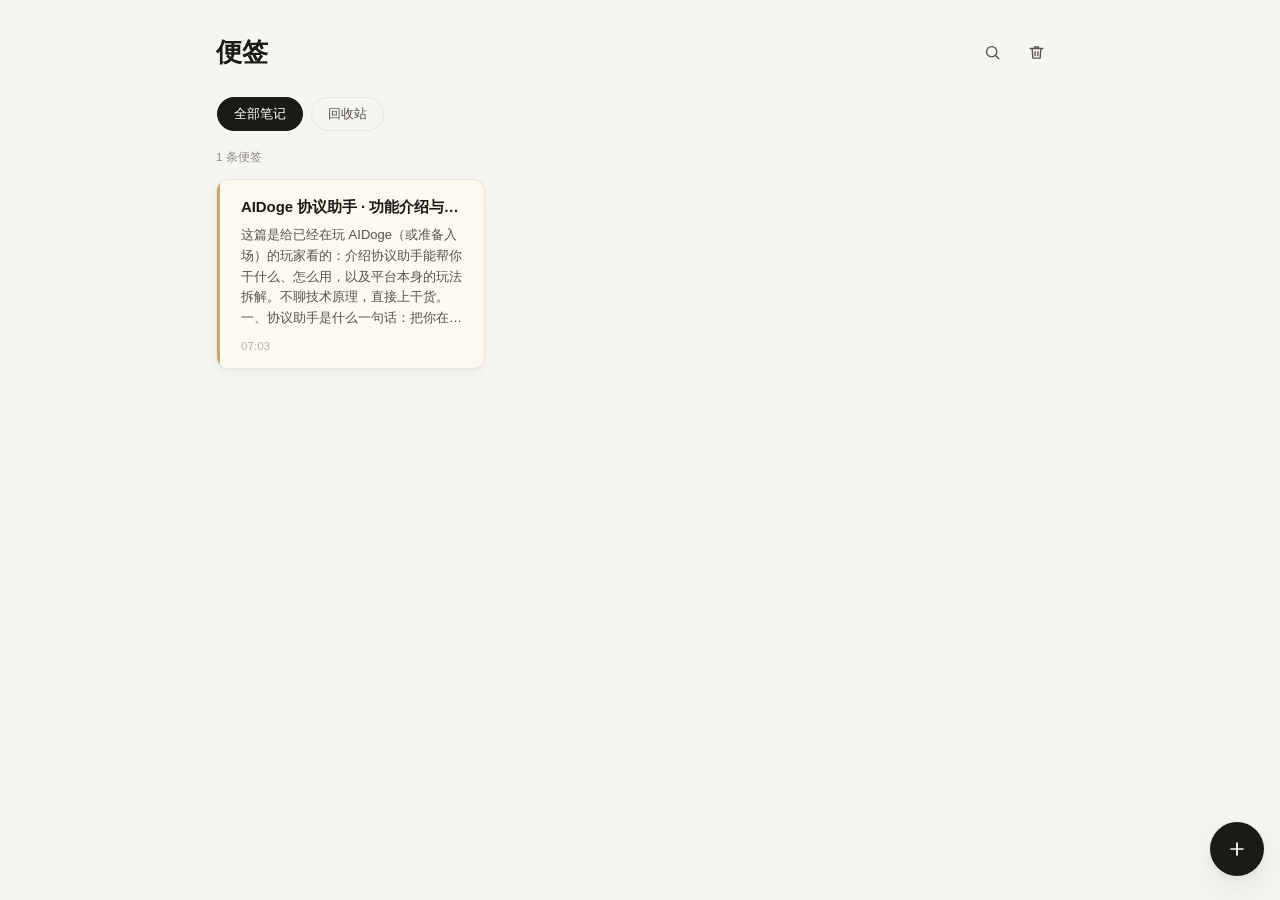
==== coloros/index.html @ ffcf2fa8 "feat: 分享面板加 GitHub 短链授权行（含公开可读提示）" ====
<!DOCTYPE html>
<html lang="zh-CN">
<head>
<meta charset="UTF-8">
<meta name="viewport" content="width=device-width, initial-scale=1, viewport-fit=cover">
<meta name="theme-color" content="#F6F5F2">
<title>便签 · 复刻版</title>
<link rel="stylesheet" href="style.css">
</head>
<body>

<!-- SVG 图标定义：统一 24 画布 / 1.7 描边 / 圆头端点 -->
<svg width="0" height="0" style="position:absolute" aria-hidden="true">
  <defs>
    <symbol id="i-search" viewBox="0 0 24 24"><circle cx="11" cy="11" r="6.5"/><path d="M15.8 15.8L20 20"/></symbol>
    <symbol id="i-trash" viewBox="0 0 24 24"><path d="M4 7h16M9.5 7V4.8h5V7M6.5 7l.9 12.2h9.2L17.5 7M10.2 10.8v5M13.8 10.8v5"/></symbol>
    <symbol id="i-back" viewBox="0 0 24 24"><path d="M14.5 5.5L8 12l6.5 6.5"/></symbol>
    <symbol id="i-share" viewBox="0 0 24 24"><circle cx="6.5" cy="12" r="2.4"/><circle cx="17" cy="6.2" r="2.4"/><circle cx="17" cy="17.8" r="2.4"/><path d="M8.7 10.9l6.1-3.5M8.7 13.1l6.1 3.5"/></symbol>
    <symbol id="i-next" viewBox="0 0 24 24"><path d="M5 12h13M12.5 5.5L19 12l-6.5 6.5"/></symbol>
    <symbol id="i-restore" viewBox="0 0 24 24"><path d="M4.5 10.5A8 8 0 1 1 12 20"/><path d="M4.5 5.5v5h5"/></symbol>
    <symbol id="i-plus" viewBox="0 0 24 24"><path d="M12 5.5v13M5.5 12h13"/></symbol>
    <symbol id="i-close" viewBox="0 0 24 24"><path d="M6.5 6.5l11 11M17.5 6.5l-11 11"/></symbol>
    <symbol id="i-link" viewBox="0 0 24 24"><path d="M10.5 13.5a4 4 0 0 0 5.7 0l2.6-2.6a4 4 0 0 0-5.7-5.7l-1.4 1.4"/><path d="M13.5 10.5a4 4 0 0 0-5.7 0l-2.6 2.6a4 4 0 0 0 5.7 5.7l1.4-1.4"/></symbol>
    <symbol id="i-note" viewBox="0 0 24 24"><path d="M6 4.5h8.5L19 9v10.5a1 1 0 0 1-1 1H6a1 1 0 0 1-1-1V5.5a1 1 0 0 1 1-1z"/><path d="M14.2 4.7v4.5h4.5M8.5 13h7M8.5 16.2h4.5"/></symbol>
    <symbol id="i-lock" viewBox="0 0 24 24"><rect x="5" y="10.5" width="14" height="9.5" rx="1.6"/><path d="M8.2 10.5V8a3.8 3.8 0 0 1 7.6 0v2.5M12 14v2.6"/></symbol>
    <symbol id="i-bullet" viewBox="0 0 24 24"><circle cx="5.6" cy="7.5" r="1.15" fill="currentColor" stroke="none"/><circle cx="5.6" cy="12" r="1.15" fill="currentColor" stroke="none"/><circle cx="5.6" cy="16.5" r="1.15" fill="currentColor" stroke="none"/><path d="M9.5 7.5h10M9.5 12h10M9.5 16.5h10"/></symbol>
    <symbol id="i-check-square" viewBox="0 0 24 24"><rect x="4" y="4" width="16" height="16" rx="3.2"/><path d="M8.4 12.2l2.6 2.6 4.6-5"/></symbol>
    <symbol id="i-minus" viewBox="0 0 24 24"><path d="M5 12h14"/></symbol>
    <symbol id="i-image" viewBox="0 0 24 24"><rect x="4" y="5.2" width="16" height="13.6" rx="2.4"/><circle cx="9" cy="10" r="1.35"/><path d="M5.2 17.2l4.4-4 3.3 3 2.6-2.3 4.3 4"/></symbol>
    <symbol id="i-align-center" viewBox="0 0 24 24"><path d="M5 7h14M7.5 12h9M5 17h14"/></symbol>
    <symbol id="i-undo" viewBox="0 0 24 24"><path d="M8.5 6.5L4 11l4.5 4.5"/><path d="M4 11h9.5a5 5 0 0 1 0 10H10"/></symbol>
    <symbol id="i-redo" viewBox="0 0 24 24"><path d="M15.5 6.5L20 11l-4.5 4.5"/><path d="M20 11h-9.5a5 5 0 0 0 0 10H14"/></symbol>
  </defs>
</svg>

<!-- ============ 列表视图 ============ -->
<section id="listView">
  <header class="l-head">
    <h1 id="lTitle">便签</h1>
    <div class="l-tools">
      <button id="searchBtn" class="ib" title="搜索" aria-label="搜索">
        <svg class="ico"><use href="#i-search"/></svg>
      </button>
      <button id="emptyTrash" class="ib" title="清空回收站" aria-label="清空回收站">
        <svg class="ico"><use href="#i-trash"/></svg>
      </button>
    </div>
    <div class="search-wrap" id="searchWrap" hidden>
      <input id="searchInput" placeholder="搜索标题或正文" aria-label="搜索便签">
      <button id="searchClose" aria-label="关闭搜索"><svg class="ico" style="width:16px;height:16px"><use href="#i-close"/></svg></button>
    </div>
  </header>

  <nav class="fol-row" id="folders" aria-label="分类"></nav>
  <div class="l-count" id="listCount"></div>

  <main class="grid" id="grid"></main>

  <div class="empty" id="empty" hidden>
    <span class="empty-ico"><svg class="ico"><use href="#i-note"/></svg></span>
    <p id="emptyText">还没有便签</p>
    <button class="rf-btn" id="btnRestoreTut" hidden style="height:auto;padding:11px 20px;font-size:var(--fs-4)">恢复 AIDoge 教程到首页</button>
  </div>
  </div>

  <button class="fab" id="fab" aria-label="新建便签">
    <svg class="ico"><use href="#i-plus"/></svg>
  </button>
</section>

<!-- ============ 编辑视图 ============ -->
<section id="editView" hidden>
  <header class="e-head">
    <button class="ib" id="backBtn" title="返回" aria-label="返回">
      <svg class="ico"><use href="#i-back"/></svg>
    </button>
    <span class="e-meta" id="editMeta"></span>
    <div class="e-acts">
      <button class="ib" id="shareBtn" title="分享" aria-label="分享">
        <svg class="ico"><use href="#i-share"/></svg>
      </button>
      <button class="ib" id="restoreBtn" hidden title="恢复" aria-label="恢复便签">
        <svg class="ico"><use href="#i-restore"/></svg>
      </button>
      <button class="ib" id="delBtn" title="移入回收站" aria-label="移入回收站">
        <svg class="ico"><use href="#i-trash"/></svg>
      </button>
      <button class="ib" id="trashBtn" title="关闭" aria-label="关闭并返回列表">
        <svg class="ico"><use href="#i-next"/></svg>
      </button>
    </div>
  </header>

  <div class="paper" id="paperBox" data-note-color="paper">
    <input id="titleInput" placeholder="标题" aria-label="便签标题">
    <div id="editor" contenteditable="true" spellcheck="false" data-ph="开始输入…" aria-label="便签正文" role="textbox" aria-multiline="true"></div>
  </div>

  <footer class="e-tools">
    <div class="t-row" id="toolbar" role="toolbar" aria-label="格式工具">
      <button data-t="bold" title="加粗" aria-label="加粗" style="font-weight:680;font-size:15px">B</button>
      <button data-t="italic" title="斜体" aria-label="斜体" style="font-style:italic;font-size:15px;font-family:Georgia,serif">I</button>
      <button data-t="underline" title="下划线" aria-label="下划线" style="text-decoration:underline;text-underline-offset:2px;font-size:15px">U</button>
      <button data-t="strike" title="删除线" aria-label="删除线" style="text-decoration:line-through;font-size:15px">S</button>
      <span class="sep" aria-hidden="true"></span>
      <button data-t="h2" title="标题" aria-label="标题" style="font-weight:660;font-size:14px">H</button>
      <button data-t="quote" title="引用" aria-label="引用" style="font-size:17px;line-height:1">“</button>
      <button data-t="ul" title="无序列表" aria-label="无序列表">
        <svg class="ico"><use href="#i-bullet"/></svg>
      </button>
      <button data-t="ol" title="有序列表" aria-label="有序列表" style="font-size:13px;font-variant-numeric:tabular-nums">1.</button>
      <button data-t="todo" title="待办" aria-label="插入待办">
        <svg class="ico"><use href="#i-check-square"/></svg>
      </button>
      <span class="sep" aria-hidden="true"></span>
      <button data-t="hr" title="分割线" aria-label="插入分割线">
        <svg class="ico"><use href="#i-minus"/></svg>
      </button>
      <button data-t="img" title="插入图片" aria-label="插入图片">
        <svg class="ico"><use href="#i-image"/></svg>
      </button>
      <button data-t="center" title="居中" aria-label="居中对齐">
        <svg class="ico"><use href="#i-align-center"/></svg>
      </button>
      <span class="sep" aria-hidden="true"></span>
      <button data-t="undo" title="撤销" aria-label="撤销">
        <svg class="ico"><use href="#i-undo"/></svg>
      </button>
      <button data-t="redo" title="重做" aria-label="重做">
        <svg class="ico"><use href="#i-redo"/></svg>
      </button>
    </div>
    <div class="t-row colors" id="colorRow" role="group" aria-label="便签纸颜色"></div>
    <input type="file" id="imgFile" accept="image/*" hidden>
  </footer>
</section>

<!-- ============ 分享链接阅读视图 ============ -->
<section id="readView" hidden>
  <header class="e-head">
    <span class="e-meta" id="readMeta"></span>
    <div class="e-acts">
      <button class="ib" id="readCopyBtn" title="复制链接" aria-label="复制链接">
        <svg class="ico"><use href="#i-link"/></svg>
      </button>
    </div>
  </header>
  <div class="paper" style="margin-top:8px">
    <h2 id="readTitle" class="read-t"></h2>
    <div id="readPaper" class="read-body"></div>
  </div>
  <footer class="read-foot">
    <button class="rf-btn" id="readPwBtn" hidden>
      <svg class="ico" style="width:17px;height:17px;display:inline-block;vertical-align:-3px;margin-right:6px"><use href="#i-lock"/></svg>输入密码查看
    </button>
  </footer>
</section>

<!-- ============ 分享面板 ============ -->
<div class="sheet" id="shareSheet" hidden>
  <div class="sheet-mask" id="shareMask"></div>
  <div class="sheet-body">
    <div class="sh-title">分享笔记</div>
    <button class="sh-item" id="shLink">以链接形式分享</button>
    <button class="sh-item" id="shText">以文字形式分享</button>
    <button class="sh-item" id="shPic">以图片形式分享</button>
    <div class="sh-pw" id="shPwRow" hidden>
      <label class="sh-pw-label" for="shPwInput">查看密码</label>
      <input type="password" id="shPwInput" placeholder="留空 = 不加密" aria-label="查看密码，留空则不加密">
      <button id="shPwGo">生成</button>
    </div>
    <div class="sh-link" id="shLinkBox" hidden></div>
    <div class="sh-gh" id="shGhRow" hidden>
      <div class="sh-gh-t">🔗 让每个文档的链接都变短</div>
      <div class="sh-gh-d">内容存进你自己仓库的 shares/ 目录，链接固定 55 字符。<strong>注意：该目录公开可读</strong>，私密内容请点「查看密码」加密后再分享。只需授权一次：</div>
      <div class="sh-pw">
        <input type="password" id="ghToken" placeholder="粘贴 GitHub 令牌" aria-label="GitHub 令牌">
        <button id="ghSave">保存</button>
      </div>
      <a class="sh-gh-link" href="https://github.com/settings/tokens/new?scopes=repo&amp;description=bianqian-share" target="_blank" rel="noopener noreferrer">没有令牌？点这里创建 ↗ 页面底部点 Generate token，复制后粘贴到上面</a>
      <div class="sh-gh-err" id="ghErr" hidden></div>
    </div>
    <button class="sh-cancel" id="shCancel">取消</button>
  </div>
</div>

<div class="toast" id="toast" hidden role="status" aria-live="polite"></div>

<script src="codec.js"></script>
<script src="db.js"></script>
<script src="tutorial-content.js"></script>
<script src="editor.js"></script>
<script src="app.js"></script>
</body>
</html>
---- coloros/style.css ----
/* ============================================================
   便签 · 视觉系统
   方向：简约克制、低饱和、高对比、大留白
   原则：一个强调色（墨黑）；颜色只做"识别标记"，不做"装饰"
   ============================================================ */

/* ---------- 1. Design Tokens ---------- */
:root {
  /* 中性阶（暖调，与便签纸同源） */
  --bg:        #F6F5F2;
  --surface:   #FFFFFF;
  --surface-2: #FBFAF7;
  --line:      #E8E5DE;
  --line-soft: #F0EEE8;

  /* 墨色阶 */
  --ink:   #1B1A17;
  --ink-2: #56534C;
  --ink-3: #8D8A82;
  --ink-4: #B5B1A8;

  /* 强调色：只有一个，用墨黑（高级感的关键：彩色让位） */
  --accent: #1B1A17;
  --on-accent: #FFFFFF;

  /* 语义色（仅状态用，不做装饰） */
  --danger: #B4453C;

  /* 字号阶梯：5 级，够用 */
  --fs-1: 26px;  /* 页面主标题 */
  --fs-2: 19px;  /* 便签标题 */
  --fs-3: 15px;  /* 正文 */
  --fs-4: 13px;  /* 次要信息 */
  --fs-5: 11.5px;/* 元数据 */

  /* 间距：4 的倍数 */
  --sp-1: 4px;
  --sp-2: 8px;
  --sp-3: 12px;
  --sp-4: 16px;
  --sp-5: 24px;
  --sp-6: 32px;

  /* 圆角：3 种 */
  --r-sm: 6px;
  --r-md: 12px;
  --r-full: 999px;

  /* 投影：只有一层，极轻 */
  --shadow-1: 0 1px 2px rgba(27, 26, 23, .04), 0 4px 12px rgba(27, 26, 23, .04);
  --shadow-2: 0 2px 6px rgba(27, 26, 23, .06), 0 12px 32px rgba(27, 26, 23, .08);

  /* 便签纸色：极低饱和，只在纸张大面积使用时才感知到色相 */
  --note-paper:  #FFFFFF;
  --note-mist:   #F3F6F9;
  --note-lemon:  #FCF9EF;
  --note-peach:  #FBF4F0;
  --note-violet: #F6F3FA;
  --note-mint:   #F0F6F1;
  --note-dark:   #1E1D1B;

  /* 便签识别条：3px 竖线，唯一出现饱和色的地方 */
  --bar-paper:  #CFCBC2;
  --bar-mist:   #93A9BE;
  --bar-lemon:  #C4AC66;
  --bar-peach:  #C79683;
  --bar-violet: #A395BD;
  --bar-mint:   #88AC94;
  --bar-dark:   #6E6B64;

  --dur: 180ms;
  --ease: cubic-bezier(.2, 0, 0, 1);
}

* { margin: 0; padding: 0; box-sizing: border-box; -webkit-tap-highlight-color: transparent; }
[hidden] { display: none !important; }

html { -webkit-text-size-adjust: 100%; }

body {
  background: var(--bg);
  color: var(--ink);
  font-family: -apple-system, BlinkMacSystemFont, "PingFang SC", "HarmonyOS Sans SC",
               "Noto Sans SC", "Microsoft YaHei", sans-serif;
  font-size: var(--fs-3);
  line-height: 1.65;
  min-height: 100vh;
  -webkit-font-smoothing: antialiased;
  text-rendering: optimizeLegibility;
}

button {
  font-family: inherit; font-size: inherit; color: inherit;
  background: none; border: none; cursor: pointer;
}
button:focus-visible,
input:focus-visible,
[contenteditable]:focus-visible {
  outline: 2px solid var(--ink);
  outline-offset: 2px;
  border-radius: var(--r-sm);
}

/* 统一图标：同画布、同描边、同端点 */
.ico {
  width: 19px; height: 19px;
  fill: none; stroke: currentColor;
  stroke-width: 1.7; stroke-linecap: round; stroke-linejoin: round;
  display: block;
}
.ib {
  width: 40px; height: 40px;
  border-radius: var(--r-sm);
  display: grid; place-items: center;
  color: var(--ink-2);
  transition: background var(--dur) var(--ease), color var(--dur) var(--ease);
}
.ib:hover { background: var(--line-soft); color: var(--ink); }
.ib:active { background: var(--line); }

/* ============================================================
   2. 列表页
   ============================================================ */
/* 桌面端列表也只在窄列里，不用撑满 */
#listView {
  max-width: 720px; margin: 0 auto;
  padding: var(--sp-5) var(--sp-4) 100px;
}

.l-head { display: flex; align-items: center; gap: var(--sp-2); }

.l-head h1 {
  flex: 1;
  font-size: var(--fs-1);
  font-weight: 640;
  letter-spacing: -.01em;
  line-height: 1.25;
  color: var(--ink);
}

.l-tools { display: flex; align-items: center; gap: var(--sp-1); }

/* 搜索：展开时占满一行，行高与图标对齐 */
.search-wrap {
  display: flex; align-items: center; gap: var(--sp-2);
  width: 100%; margin-top: var(--sp-3);
  padding: 0 var(--sp-3) 0 var(--sp-4);
  height: 42px;
  background: var(--surface);
  border: 1px solid var(--line);
  border-radius: var(--r-full);
  transition: border-color var(--dur) var(--ease);
}
.search-wrap:focus-within { border-color: var(--ink-3); }
.search-wrap input {
  flex: 1; min-width: 0;
  border: none; outline: none; background: none;
  font-size: var(--fs-3); color: var(--ink);
  font-family: inherit;
}
.search-wrap input::placeholder { color: var(--ink-4); }
.search-wrap button {
  width: 28px; height: 28px; display: grid; place-items: center;
  color: var(--ink-3); border-radius: var(--r-full);
  transition: background var(--dur) var(--ease);
}
.search-wrap button:hover { background: var(--line-soft); }

/* 分类 chips：无边框，选中用墨底 */
.fol-row {
  display: flex; gap: var(--sp-2);
  overflow-x: auto; scrollbar-width: none;
  margin: var(--sp-5) 0 var(--sp-4);
  padding: 1px;                 /* 给 focus ring 留位 */
}
.fol-row::-webkit-scrollbar { display: none; }

.fol {
  flex: 0 0 auto;
  height: 34px;
  padding: 0 var(--sp-4);
  border-radius: var(--r-full);
  border: 1px solid var(--line);
  background: transparent;
  color: var(--ink-2);
  font-size: var(--fs-4);
  font-weight: 500;
  white-space: nowrap;
  transition: background var(--dur) var(--ease),
              color var(--dur) var(--ease),
              border-color var(--dur) var(--ease);
}
.fol:hover { border-color: var(--ink-4); color: var(--ink); }
.fol.on {
  background: var(--ink);
  border-color: var(--ink);
  color: var(--on-accent);
}

.l-count {
  font-size: var(--fs-5);
  color: var(--ink-3);
  letter-spacing: .01em;
  margin-bottom: var(--sp-3);
}

/* 卡片流：网格行等高，两列底部对齐 */
.grid {
  display: grid;
  grid-template-columns: repeat(auto-fill, minmax(158px, 1fr));
  grid-auto-rows: 1fr;
  gap: var(--sp-3);
  padding-bottom: 72px;
}

.card {
  position: relative;
  display: flex; flex-direction: column;
  gap: var(--sp-2);
  min-height: 116px;
  padding: var(--sp-4) var(--sp-4) var(--sp-3) var(--sp-4);
  background: var(--note-paper);
  border: 1px solid var(--line);
  border-radius: var(--r-md);
  box-shadow: var(--shadow-1);
  cursor: pointer;
  overflow: hidden;
  transition: transform var(--dur) var(--ease),
              box-shadow var(--dur) var(--ease),
              border-color var(--dur) var(--ease);
}
/* 唯一允许出现彩色的地方：3px 识别条 */
.card::before {
  content: "";
  position: absolute; left: 0; top: 0; bottom: 0;
  width: 3px;
  background: var(--bar-paper);
}
.card:hover { box-shadow: var(--shadow-2); border-color: var(--line); }
.card:active { transform: scale(.985); }

.card[data-color=mist]   { background: var(--note-mist); }
.card[data-color=lemon]  { background: var(--note-lemon); }
.card[data-color=peach]  { background: var(--note-peach); }
.card[data-color=violet] { background: var(--note-violet); }
.card[data-color=mint]   { background: var(--note-mint); }
.card[data-color=dark]   { background: var(--note-dark); color: #E8E5DE; border-color: #2C2B28; }

.card[data-color=mist]::before   { background: var(--bar-mist); }
.card[data-color=lemon]::before  { background: var(--bar-lemon); }
.card[data-color=peach]::before  { background: var(--bar-peach); }
.card[data-color=violet]::before { background: var(--bar-violet); }
.card[data-color=mint]::before   { background: var(--bar-mint); }
.card[data-color=dark]::before   { background: var(--bar-dark); }

/* 文本层级：标题 > 正文 > 时间，三级够 */
.card-t {
  font-size: var(--fs-3);
  font-weight: 620;
  line-height: 1.4;
  letter-spacing: -.005em;
  overflow: hidden; text-overflow: ellipsis; white-space: nowrap;
}
.card-b {
  flex: 1;
  font-size: var(--fs-4);
  line-height: 1.6;
  color: var(--ink-2);
  overflow: hidden;
  display: -webkit-box;
  -webkit-line-clamp: 4;
  -webkit-box-orient: vertical;
  word-break: break-word;
}
.card[data-color=dark] .card-b { color: #B9B5AD; }
.card-f {
  font-size: var(--fs-5);
  color: var(--ink-4);
  font-variant-numeric: tabular-nums;
  letter-spacing: .01em;
}
.muted { color: var(--ink-4); }

/* 空状态 */
.empty {
  display: flex; flex-direction: column; align-items: center;
  padding: 96px 0; gap: var(--sp-3);
  color: var(--ink-3); font-size: var(--fs-4);
}
.empty-ico { color: var(--ink-4); }
.empty-ico .ico { width: 34px; height: 34px; stroke-width: 1.3; }

/* 搜索输入在空态下也保持可见 —— 否则用户不知为何没结果 */
.empty p { letter-spacing: .01em; }

/* 主操作：墨黑圆形 FAB，单一硬阴影 */
.fab {
  position: fixed; right: var(--sp-4); bottom: var(--sp-5);
  width: 54px; height: 54px; border-radius: var(--r-full);
  background: var(--accent); color: var(--on-accent);
  display: grid; place-items: center;
  box-shadow: var(--shadow-2);
  z-index: 20;
  transition: transform var(--dur) var(--ease), box-shadow var(--dur) var(--ease);
}
.fab:hover { transform: translateY(-1px); }
.fab:active { transform: scale(.95); }
.fab .ico { width: 22px; height: 22px; stroke-width: 1.9; }

/* FAB 与卡片列不再重叠：列表容器右侧留出 FAB 通道 */
#listView { padding-right: calc(var(--sp-4) + 8px); }

/* ============================================================
   3. 编辑页
   ============================================================ */
#editView {
  max-width: 680px; margin: 0 auto;
  padding: 0 var(--sp-4) 132px;
  display: flex; flex-direction: column;
  min-height: 100vh;
}
#editView .paper { flex: 0 1 auto; }

.e-head {
  position: sticky; top: 0; z-index: 10;
  display: flex; align-items: center; gap: var(--sp-2);
  height: 56px;
  margin: 0 calc(var(--sp-4) * -1);
  padding: 0 var(--sp-3);
  background: color-mix(in srgb, var(--bg) 88%, transparent);
  -webkit-backdrop-filter: saturate(180%) blur(16px);
  backdrop-filter: saturate(180%) blur(16px);
}
.e-meta {
  flex: 1; min-width: 0;
  font-size: var(--fs-5);
  color: var(--ink-3);
  font-variant-numeric: tabular-nums;
  overflow: hidden; text-overflow: ellipsis; white-space: nowrap;
}
.e-acts { display: flex; align-items: center; gap: 0; }

/* 纸张：高度随内容，不撑满视口 —— 避免大片死白 */
.paper {
  display: flex; flex-direction: column;
  margin-top: var(--sp-2);
  padding: var(--sp-5) var(--sp-5) var(--sp-4);
  background: var(--note-paper);
  border: 1px solid var(--line);
  border-radius: var(--r-md);
  box-shadow: var(--shadow-1);
  transition: background var(--dur) var(--ease);
}
.paper[data-note-color=mist]   { background: var(--note-mist); }
.paper[data-note-color=lemon]  { background: var(--note-lemon); }
.paper[data-note-color=peach]  { background: var(--note-peach); }
.paper[data-note-color=violet] { background: var(--note-violet); }
.paper[data-note-color=mint]   { background: var(--note-mint); }
.paper[data-note-color=dark]   { background: var(--note-dark); color: #E8E5DE; border-color: #2C2B28; }
.paper[data-note-color=dark] #titleInput::placeholder,
.paper[data-note-color=dark] #editor:empty::before { color: #6A6760; }

/* 标题输入：全页最大字级，必须高于正文里的一级标题 */
#titleInput {
  width: 100%;
  border: none; outline: none; background: none;
  font-family: inherit;
  font-size: 26px;
  font-weight: 650;
  line-height: 1.35;
  letter-spacing: -.02em;
  color: inherit;
  padding: 0 0 var(--sp-3);
}
#titleInput::placeholder { color: var(--ink-4); }

/* 正文：15px / 1.75，中文阅读舒适区 */
#editor {
  flex: 1;
  outline: none;
  font-size: var(--fs-3);
  line-height: 1.75;
  color: inherit;
  min-height: 120px;
  word-break: break-word;
  overflow-wrap: break-word;
  caret-color: var(--ink);
  text-wrap: pretty;
}
#editor:empty::before {
  content: attr(data-ph);
  color: var(--ink-4);
}

/* 正文内层级：H1 22 / H2 18.5 / H3 17 / 正文 15 —— 每级至少差 1.5px */
#editor p { margin: 0 0 .7em; }
#editor p:last-child { margin-bottom: 0; }
#editor h1 {
  font-size: 1.47em; font-weight: 650;   /* ≈22px */
  line-height: 1.32; letter-spacing: -.015em;
  margin: 1.1em 0 .5em;
}
#editor h2 {
  font-size: 1.23em; font-weight: 640;   /* ≈18.5px */
  line-height: 1.4; letter-spacing: -.01em;
  margin: 1em 0 .45em;
}
#editor h3 {
  font-size: 1.13em; font-weight: 640;   /* ≈17px，明显大于正文 */
  line-height: 1.5;
  margin: .9em 0 .4em;
}
#editor h1:first-child,
#editor h2:first-child,
#editor h3:first-child { margin-top: 0; }

#editor blockquote {
  margin: .8em 0;
  padding: var(--sp-2) var(--sp-4);
  border-left: 2px solid var(--ink-4);
  color: var(--ink-2);
  font-style: normal;
}
.paper[data-note-color=dark] #editor blockquote { color: #B9B5AD; border-left-color: #55524C; }

#editor ul, #editor ol { margin: .6em 0; padding-left: 1.4em; }
#editor li { margin: .25em 0; }

#editor hr {
  border: none;
  border-top: 1px solid var(--line);
  margin: 1.4em 0;
}

#editor img {
  max-width: 100%; height: auto;
  border-radius: var(--r-sm);
  margin: .7em 0;
  display: block;
}
#editor a { color: inherit; text-decoration: underline; text-underline-offset: 2px; text-decoration-color: var(--ink-4); }

/* 待办：方框与文字基线对齐 */
#editor ul.todo { list-style: none; padding-left: 0; }
#editor ul.todo li {
  position: relative;
  padding-left: 1.85em;
  margin: .35em 0;
}
#editor ul.todo li::before {
  content: "";
  position: absolute; left: 0; top: .38em;
  width: 15px; height: 15px;
  border: 1.5px solid var(--ink-4);
  border-radius: 4px;
  transition: background var(--dur) var(--ease), border-color var(--dur) var(--ease);
}
#editor ul.todo li.checked { color: var(--ink-3); text-decoration: line-through; text-decoration-color: var(--ink-4); }
#editor ul.todo li.checked::before {
  content: "";
  background: var(--ink);
  border-color: var(--ink);
  background-image: url("data:image/svg+xml,%3Csvg xmlns='http://www.w3.org/2000/svg' viewBox='0 0 16 16' fill='none' stroke='%23fff' stroke-width='2.2' stroke-linecap='round' stroke-linejoin='round'%3E%3Cpath d='M3.5 8.5l3 3 6-6'/%3E%3C/svg%3E");
  background-size: 11px 11px;
  background-position: center;
  background-repeat: no-repeat;
}

/* ---------- 底部工具栏：悬浮胶囊，分组清晰 ---------- */
.e-tools {
  position: fixed; left: 0; right: 0; bottom: 0; z-index: 15;
  max-width: 680px; margin: 0 auto;
  padding: var(--sp-2) var(--sp-3) calc(var(--sp-2) + env(safe-area-inset-bottom));
  background: color-mix(in srgb, var(--surface) 92%, transparent);
  -webkit-backdrop-filter: saturate(180%) blur(16px);
  backdrop-filter: saturate(180%) blur(16px);
  border-top: 1px solid var(--line-soft);
}

.t-row {
  display: flex; align-items: center;
  gap: 2px;
  overflow-x: auto; scrollbar-width: none;
}
.t-row::-webkit-scrollbar { display: none; }

.t-row button {
  flex: 0 0 auto;
  width: 38px; height: 38px;
  border-radius: var(--r-sm);
  display: grid; place-items: center;
  color: var(--ink-2);
  transition: background var(--dur) var(--ease), color var(--dur) var(--ease);
}
.t-row button:hover { background: var(--line-soft); color: var(--ink); }
.t-row button:active { background: var(--line); }
.t-row button.on { background: var(--ink); color: var(--on-accent); }
.t-row button .ico { width: 18px; height: 18px; }

/* 分隔：只在真正换组时出现，且极轻 */
.sep {
  flex: 0 0 auto;
  width: 1px; height: 16px;
  background: var(--line);
  margin: 0 var(--sp-1);
}

/* 纸色选择：横排，选中用外圈而非投影 */
.colors {
  justify-content: flex-start;
  gap: var(--sp-2);
  margin-top: var(--sp-2);
  padding-top: var(--sp-2);
  border-top: 1px solid var(--line-soft);
}
.sw {
  position: relative;
  flex: 0 0 auto;
  width: 26px; height: 26px;
  border-radius: var(--r-full);
  border: 1px solid var(--line);
  background: var(--note-paper);
  transition: box-shadow var(--dur) var(--ease), transform var(--dur) var(--ease);
}
.sw:hover { transform: scale(1.06); }
.sw.on {
  box-shadow: 0 0 0 1.5px var(--surface), 0 0 0 3px var(--ink);
}
.sw[data-c=paper]  { background: #FFFFFF; }
.sw[data-c=mist]   { background: var(--note-mist); }
.sw[data-c=lemon]  { background: var(--note-lemon); }
.sw[data-c=peach]  { background: var(--note-peach); }
.sw[data-c=violet] { background: var(--note-violet); }
.sw[data-c=mint]   { background: var(--note-mint); }
.sw[data-c=dark]   { background: var(--note-dark); border-color: var(--note-dark); }

/* ============================================================
   4. 阅读视图
   ============================================================ */
#readView {
  max-width: 680px; margin: 0 auto;
  padding: 0 var(--sp-4) 96px;
  display: flex; flex-direction: column;
  min-height: 100vh;
}
#readView .e-head { margin: 0 calc(var(--sp-4) * -1); }

.read-t {
  font-size: 26px;
  font-weight: 650;
  line-height: 1.32;
  letter-spacing: -.02em;
  margin-bottom: var(--sp-4);
  text-wrap: pretty;
}
.read-t:empty { display: none; }

.read-body {
  font-size: var(--fs-3);
  line-height: 1.78;
  word-break: break-word;
  overflow-wrap: break-word;
  text-wrap: pretty;
}
/* 与编辑页保持同一套层级：H1 22 / H2 18.5 / H3 17 */
.read-body h1 { font-size: 1.47em; font-weight: 650; line-height: 1.32; margin: 1.1em 0 .5em; }
.read-body h2 { font-size: 1.23em; font-weight: 640; line-height: 1.4;  margin: 1em 0 .45em; }
.read-body h3 { font-size: 1.13em; font-weight: 640; line-height: 1.5;  margin: .9em 0 .4em; }
.read-body h1:first-child, .read-body h2:first-child, .read-body h3:first-child { margin-top: 0; }
.read-body p { margin: 0 0 .7em; }
.read-body img { max-width: 100%; height: auto; border-radius: var(--r-sm); margin: .7em 0; display: block; }
.read-body a { color: inherit; text-underline-offset: 2px; text-decoration-color: var(--ink-4); }
.read-body hr { border: none; border-top: 1px solid var(--line); margin: 1.4em 0; }
.read-body blockquote {
  margin: .8em 0; padding: var(--sp-2) var(--sp-4);
  border-left: 2px solid var(--ink-4); color: var(--ink-2);
}
/* 表格：细线、行距、可横向滚动 */
.read-body table {
  width: 100%;
  border-collapse: collapse;
  margin: .8em 0;
  font-size: .92em;
  display: block;
  overflow-x: auto;
}
.read-body th, .read-body td {
  border: 1px solid var(--line);
  padding: 6px 10px;
  text-align: left;
  vertical-align: top;
}
.read-body th { background: var(--surface-2); font-weight: 620; white-space: nowrap; }
.read-body ul, .read-body ol { margin: .6em 0; padding-left: 1.4em; }
.read-body ul.todo { list-style: none; padding-left: 0; }
.read-body ul.todo li { position: relative; padding-left: 1.85em; margin: .35em 0; }
.read-body ul.todo li::before {
  content: ""; position: absolute; left: 0; top: .38em;
  width: 15px; height: 15px; border: 1.5px solid var(--ink-4); border-radius: 4px;
}
.read-body ul.todo li.checked { color: var(--ink-3); text-decoration: line-through; text-decoration-color: var(--ink-4); }
.read-body ul.todo li.checked::before {
  background: var(--ink); border-color: var(--ink);
  background-image: url("data:image/svg+xml,%3Csvg xmlns='http://www.w3.org/2000/svg' viewBox='0 0 16 16' fill='none' stroke='%23fff' stroke-width='2.2' stroke-linecap='round' stroke-linejoin='round'%3E%3Cpath d='M3.5 8.5l3 3 6-6'/%3E%3C/svg%3E");
  background-size: 11px 11px; background-position: center; background-repeat: no-repeat;
}

.read-foot {
  position: fixed; left: 0; right: 0; bottom: 0; z-index: 15;
  max-width: 680px; margin: 0 auto;
  padding: var(--sp-3) var(--sp-4) calc(var(--sp-3) + env(safe-area-inset-bottom));
  background: color-mix(in srgb, var(--surface) 92%, transparent);
  -webkit-backdrop-filter: saturate(180%) blur(16px);
  backdrop-filter: saturate(180%) blur(16px);
  border-top: 1px solid var(--line-soft);
  display: flex; gap: var(--sp-2); justify-content: center;
}

/* 主按钮：墨底白字，圆角胶囊 */
.rf-btn {
  height: 46px;
  padding: 0 var(--sp-6);
  border-radius: var(--r-full);
  background: var(--accent); color: var(--on-accent);
  font-size: var(--fs-3); font-weight: 560;
  letter-spacing: .01em;
  transition: opacity var(--dur) var(--ease), transform var(--dur) var(--ease);
}
.rf-btn:hover { opacity: .88; }
.rf-btn:active { transform: scale(.98); }

/* ============================================================
   5. 底部面板（分享）
   ============================================================ */
.sheet { position: fixed; inset: 0; z-index: 80; display: flex; align-items: flex-end; }
.sheet-mask {
  position: absolute; inset: 0;
  background: rgba(27, 26, 23, .32);
  -webkit-backdrop-filter: blur(2px);
  backdrop-filter: blur(2px);
  animation: fade-in var(--dur) var(--ease);
}
@keyframes fade-in { from { opacity: 0; } }

.sheet-body {
  position: relative;
  width: 100%; max-width: 680px; margin: 0 auto;
  background: var(--surface);
  border-radius: var(--r-md) var(--r-md) 0 0;
  padding: var(--sp-3) var(--sp-4) calc(var(--sp-3) + env(safe-area-inset-bottom));
  animation: sheet-up 260ms var(--ease);
}
@keyframes sheet-up { from { transform: translateY(24px); opacity: 0; } }

/* 拖动指示条：暗示可下滑关闭 */
.sheet-body::before {
  content: "";
  display: block;
  width: 34px; height: 4px;
  margin: 0 auto var(--sp-2);
  border-radius: var(--r-full);
  background: var(--line);
}

.sh-title {
  text-align: center;
  font-size: var(--fs-4);
  font-weight: 560;
  color: var(--ink-3);
  padding: var(--sp-1) 0 var(--sp-3);
  letter-spacing: .02em;
}

.sh-item {
  display: flex; align-items: center; justify-content: center;
  width: 100%; height: 52px;
  font-size: var(--fs-3);
  font-weight: 500;
  color: var(--ink);
  border-radius: var(--r-sm);
  transition: background var(--dur) var(--ease);
}
.sh-item:hover { background: var(--line-soft); }
.sh-item:active { background: var(--line); }
.sh-item + .sh-item { margin-top: 2px; }

.sh-cancel {
  display: block; width: 100%; height: 52px;
  margin-top: var(--sp-2);
  font-size: var(--fs-3);
  font-weight: 500;
  color: var(--ink-2);
  border-top: 1px solid var(--line-soft);
}

/* 密码行 */
.sh-pw {
  display: flex; align-items: center; gap: var(--sp-2);
  padding: var(--sp-3) 0 var(--sp-1);
  animation: fade-in var(--dur) var(--ease);
}
.sh-pw-label {
  flex: 0 0 auto;
  font-size: var(--fs-4);
  color: var(--ink-2);
  font-weight: 520;
}
.sh-pw input {
  flex: 1; min-width: 0;
  height: 44px;
  padding: 0 var(--sp-3);
  border: 1px solid var(--line);
  border-radius: var(--r-sm);
  background: var(--surface-2);
  font-size: var(--fs-4);
  font-family: inherit;
  color: var(--ink);
  outline: none;
  transition: border-color var(--dur) var(--ease);
}
.sh-pw input::placeholder { color: var(--ink-4); }
.sh-pw input:focus { border-color: var(--ink-3); }
.sh-pw button {
  flex: 0 0 auto;
  height: 44px;
  padding: 0 var(--sp-4);
  border-radius: var(--r-sm);
  background: var(--accent);
  color: var(--on-accent);
  font-size: var(--fs-4);
  font-weight: 520;
}

/* 链接结果：可点击复制 */
.sh-link {
  margin: var(--sp-2) 0 0;
  padding: var(--sp-3);
  background: var(--surface-2);
  border: 1px solid var(--line);
  border-radius: var(--r-sm);
  font-family: ui-monospace, SFMono-Regular, Menlo, Consolas, monospace;
  font-size: 11px;
  line-height: 1.6;
  color: var(--ink-3);
  word-break: break-all;
  max-height: 84px;
  overflow-y: auto;
  cursor: pointer;
  animation: fade-in var(--dur) var(--ease);
  transition: border-color var(--dur) var(--ease);
}
.sh-link:hover { border-color: var(--ink-3); }
.sh-link::after {
  content: "点击复制完整链接";
  display: block;
  margin-top: var(--sp-2);
  font-family: inherit;
  font-size: var(--fs-5);
  color: var(--ink-4);
  letter-spacing: .02em;
}

/* ============================================================
   6. Toast
   ============================================================ */
.toast {
  position: fixed; left: 50%; bottom: 96px;
  transform: translateX(-50%);
  max-width: min(86vw, 420px);
  padding: 10px var(--sp-4);
  border-radius: var(--r-full);
  background: rgba(27, 26, 23, .94);
  -webkit-backdrop-filter: blur(8px);
  backdrop-filter: blur(8px);
  color: #F6F5F2;
  font-size: var(--fs-4);
  line-height: 1.45;
  text-align: center;
  z-index: 120;
  pointer-events: none;
  animation: toast-in 200ms var(--ease);
}
/* 分享面板打开时，toast 上移到面板之上，不遮链接 */
.sheet:not([hidden]) ~ .toast { bottom: calc(56vh + 12px); }
@keyframes toast-in {
  from { opacity: 0; transform: translateX(-50%) translateY(6px); }
}

/* ============================================================
   7. 断点 / 适配
   ============================================================ */
@media (max-width: 380px) {
  :root { --fs-1: 23px; --fs-2: 18px; }
  .grid { grid-template-columns: repeat(auto-fill, minmax(140px, 1fr)); gap: var(--sp-2); }
  #listView, #editView, #readView { padding-left: var(--sp-3); padding-right: var(--sp-3); }
  .paper { padding: var(--sp-4) var(--sp-4) var(--sp-3); }
}

@media (min-width: 700px) {
  #listView { padding-top: var(--sp-6); }
  .card { min-height: 128px; }
}

/* 桌面：卡片放宽，避免一行只放得下几个字 */
@media (min-width: 900px) {
  #listView { max-width: 880px; }
  .grid { grid-template-columns: repeat(auto-fill, minmax(216px, 1fr)); gap: var(--sp-4); }
  .card { min-height: 140px; padding: var(--sp-4) var(--sp-4) var(--sp-3) var(--sp-5); }
  .card-b { -webkit-line-clamp: 5; }
}

/* 减少动态效果 */
@media (prefers-reduced-motion: reduce) {
  *, *::before, *::after {
    animation-duration: .01ms !important;
    animation-iteration-count: 1 !important;
    transition-duration: .01ms !important;
  }
}

/* 深色便签纸内的阅读对比 */
.paper[data-note-color=dark] #editor a { text-decoration-color: #6E6B64; }

@media print {
  .e-head, .e-tools, .read-foot, .fa b { display: none; }
  body { background: #fff; }
  .paper, .card { box-shadow: none; border: none; }
}
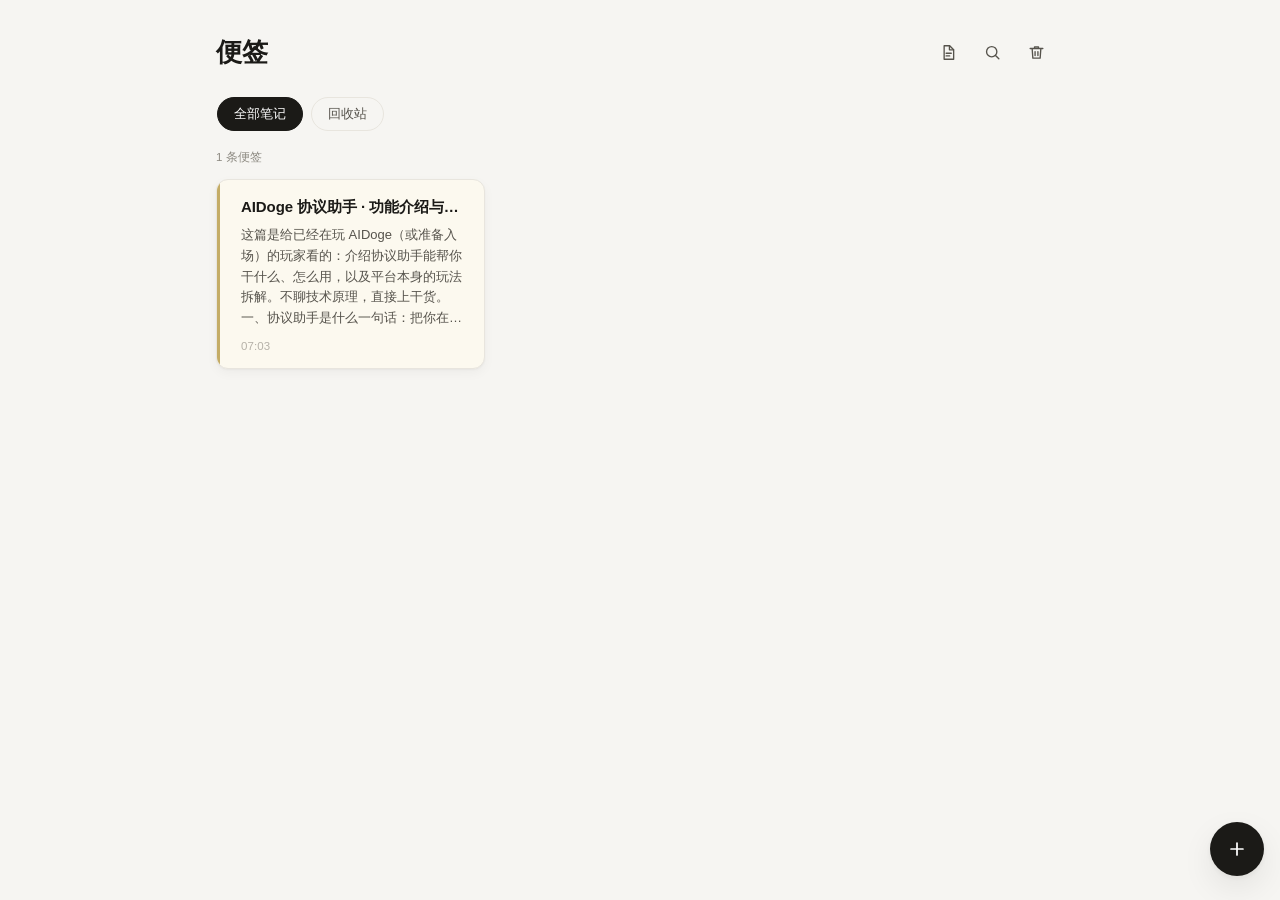
==== commit 2b1f29fc: "coloros: add 复刻文档 entry (title-bar + empty-state restore)" ====
--- a/coloros/index.html
+++ b/coloros/index.html
@@ -30,6 +30,7 @@
     <symbol id="i-align-center" viewBox="0 0 24 24"><path d="M5 7h14M7.5 12h9M5 17h14"/></symbol>
     <symbol id="i-undo" viewBox="0 0 24 24"><path d="M8.5 6.5L4 11l4.5 4.5"/><path d="M4 11h9.5a5 5 0 0 1 0 10H10"/></symbol>
     <symbol id="i-redo" viewBox="0 0 24 24"><path d="M15.5 6.5L20 11l-4.5 4.5"/><path d="M20 11h-9.5a5 5 0 0 0 0 10H14"/></symbol>
+    <symbol id="i-doc" viewBox="0 0 24 24"><path d="M6.5 3.5h7L18.5 8.5V20.5h-12z"/><path d="M13.2 3.6v5h5.2"/><path d="M9 13h6.5M9 16.3h4.5"/></symbol>
   </defs>
 </svg>
 
@@ -38,6 +39,9 @@
   <header class="l-head">
     <h1 id="lTitle">便签</h1>
     <div class="l-tools">
+      <a class="ib" id="docsBtn" href="import-doc.html" title="复刻文档" aria-label="打开复刻文档">
+        <svg class="ico"><use href="#i-doc"/></svg>
+      </a>
       <button id="searchBtn" class="ib" title="搜索" aria-label="搜索">
         <svg class="ico"><use href="#i-search"/></svg>
       </button>
@@ -59,11 +63,12 @@
   <div class="empty" id="empty" hidden>
     <span class="empty-ico"><svg class="ico"><use href="#i-note"/></svg></span>
     <p id="emptyText">还没有便签</p>
+    <button class="rf-btn" id="btnRestoreDoc" hidden style="height:auto;padding:11px 20px;font-size:var(--fs-4)">恢复复刻文档到首页</button>
     <button class="rf-btn" id="btnRestoreTut" hidden style="height:auto;padding:11px 20px;font-size:var(--fs-4)">恢复 AIDoge 教程到首页</button>
   </div>
   </div>
 
-  <button class="fab" id="fab" aria-label="新建便签">
+  <button class="fab" id="fab" aria-label="新建便签" title="新建便签">
     <svg class="ico"><use href="#i-plus"/></svg>
   </button>
 </section>
--- a/coloros/style.css
+++ b/coloros/style.css
@@ -729,6 +729,40 @@
   color: var(--on-accent);
   font-size: var(--fs-4);
   font-weight: 520;
+}
+
+/* GitHub 短链设置行 */
+.sh-gh {
+  margin-top: var(--sp-3);
+  padding-top: var(--sp-3);
+  border-top: 1px solid var(--line-soft);
+}
+.sh-gh-t {
+  font-size: var(--fs-4);
+  font-weight: 600;
+  color: var(--ink);
+}
+.sh-gh-d {
+  margin: var(--sp-1) 0 var(--sp-2);
+  font-size: var(--fs-5);
+  line-height: 1.65;
+  color: var(--ink-3);
+}
+.sh-gh-link {
+  display: block;
+  margin-top: var(--sp-2);
+  font-size: var(--fs-5);
+  line-height: 1.6;
+  color: var(--ink-2);
+  text-decoration: underline;
+  text-underline-offset: 2px;
+  text-decoration-color: var(--ink-4);
+}
+.sh-gh-err {
+  margin-top: var(--sp-2);
+  font-size: var(--fs-5);
+  line-height: 1.6;
+  color: var(--danger);
 }
 
 /* 链接结果：可点击复制 */
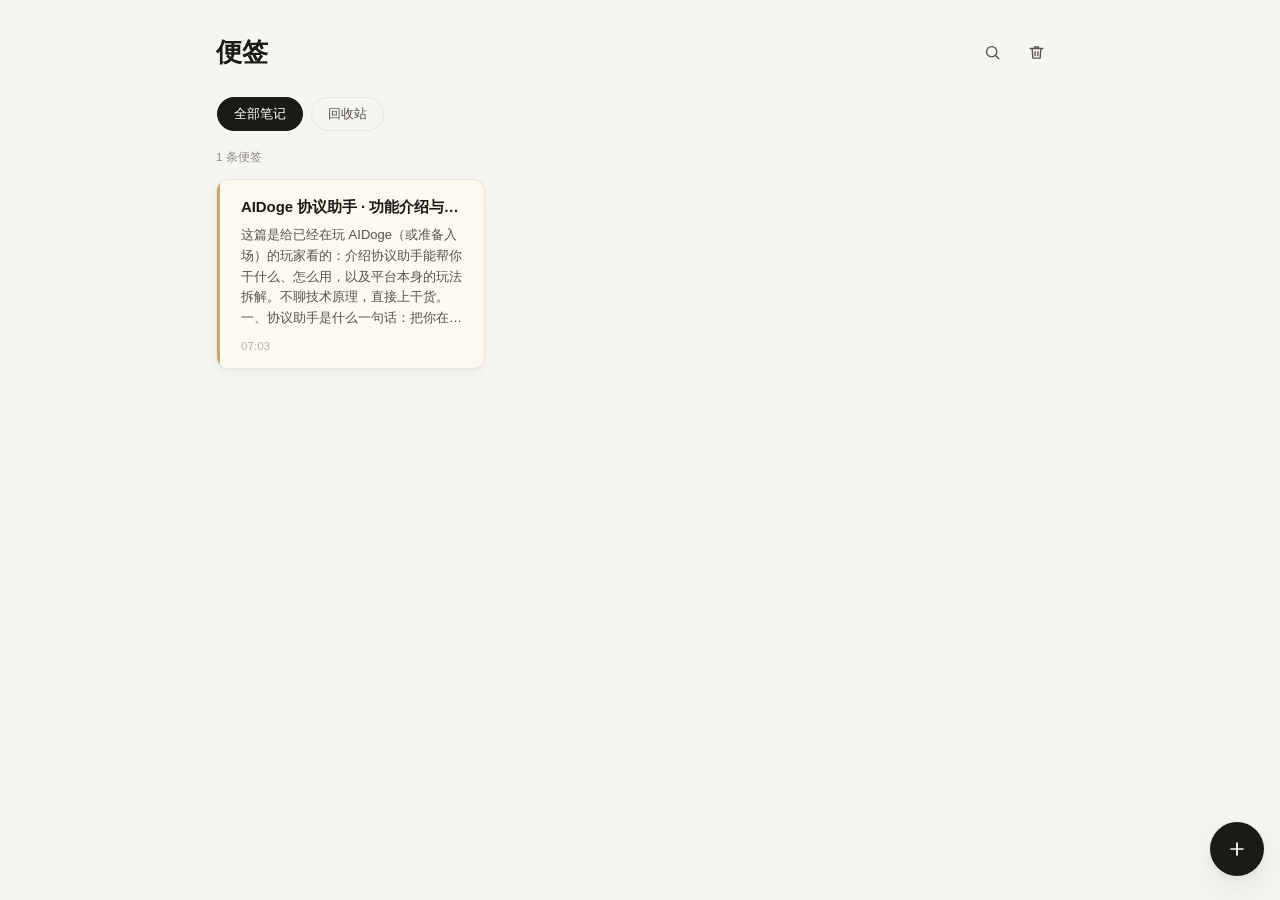
==== commit 000e06ef: "coloros: 撤独立页入口，挂 coloros-doc-content.js" ====
--- a/coloros/index.html
+++ b/coloros/index.html
@@ -39,9 +39,6 @@
   <header class="l-head">
     <h1 id="lTitle">便签</h1>
     <div class="l-tools">
-      <a class="ib" id="docsBtn" href="import-doc.html" title="复刻文档" aria-label="打开复刻文档">
-        <svg class="ico"><use href="#i-doc"/></svg>
-      </a>
       <button id="searchBtn" class="ib" title="搜索" aria-label="搜索">
         <svg class="ico"><use href="#i-search"/></svg>
       </button>
@@ -194,6 +191,7 @@
 <script src="codec.js"></script>
 <script src="db.js"></script>
 <script src="tutorial-content.js"></script>
+<script src="coloros-doc-content.js"></script>
 <script src="editor.js"></script>
 <script src="app.js"></script>
 </body>
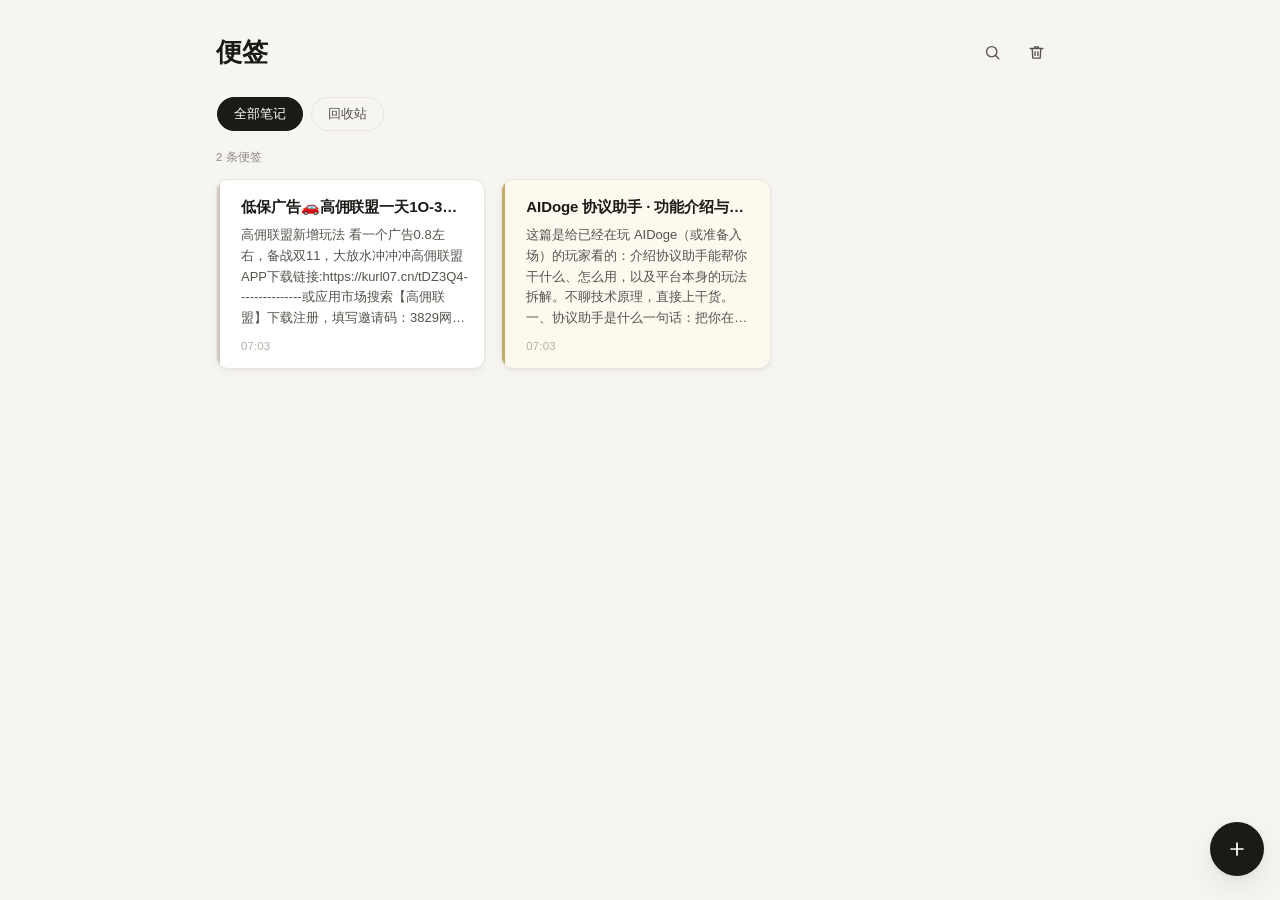
==== commit 16a15889: "coloros: 分享面板加固定链接选项" ====
--- a/coloros/index.html
+++ b/coloros/index.html
@@ -171,6 +171,13 @@
       <input type="password" id="shPwInput" placeholder="留空 = 不加密" aria-label="查看密码，留空则不加密">
       <button id="shPwGo">生成</button>
     </div>
+    <div class="sh-live" id="shLiveRow" hidden>
+      <label class="sh-live-label" for="shLiveChk">
+        <input type="checkbox" id="shLiveChk">
+        <span>固定链接 · 内容随时更新</span>
+      </label>
+      <div class="sh-live-hint" id="shLiveHint">首次创建后，以后改完内容再点一次即可</div>
+    </div>
     <div class="sh-link" id="shLinkBox" hidden></div>
     <div class="sh-gh" id="shGhRow" hidden>
       <div class="sh-gh-t">🔗 让每个文档的链接都变短</div>
--- a/coloros/style.css
+++ b/coloros/style.css
@@ -438,7 +438,23 @@
   margin: .7em 0;
   display: block;
 }
-#editor a { color: inherit; text-decoration: underline; text-underline-offset: 2px; text-decoration-color: var(--ink-4); }
+/* 正文链接可点击反馈（编辑器与阅读视图共用）：pointer + hover 加深 + 按下态 */
+#editor a, .read-body a {
+  color: inherit; text-decoration: underline;
+  text-underline-offset: 2px; text-decoration-color: var(--ink-4);
+  cursor: pointer;
+  border-radius: 3px;
+  transition: text-decoration-color var(--dur) var(--ease),
+              background-color var(--dur) var(--ease);
+}
+#editor a:hover, .read-body a:hover {
+  text-decoration-color: var(--ink);
+  background-color: color-mix(in srgb, var(--ink) 7%, transparent);
+}
+#editor a:active, .read-body a:active {
+  text-decoration-color: var(--ink);
+  background-color: color-mix(in srgb, var(--ink) 13%, transparent);
+}
 
 /* 待办：方框与文字基线对齐 */
 #editor ul.todo { list-style: none; padding-left: 0; }
@@ -569,7 +585,6 @@
 .read-body h1:first-child, .read-body h2:first-child, .read-body h3:first-child { margin-top: 0; }
 .read-body p { margin: 0 0 .7em; }
 .read-body img { max-width: 100%; height: auto; border-radius: var(--r-sm); margin: .7em 0; display: block; }
-.read-body a { color: inherit; text-underline-offset: 2px; text-decoration-color: var(--ink-4); }
 .read-body hr { border: none; border-top: 1px solid var(--line); margin: 1.4em 0; }
 .read-body blockquote {
   margin: .8em 0; padding: var(--sp-2) var(--sp-4);
@@ -854,6 +869,11 @@
 
 /* 深色便签纸内的阅读对比 */
 .paper[data-note-color=dark] #editor a { text-decoration-color: #6E6B64; }
+/* 深色纸上的 hover/active：墨色叠加不可见，改用亮色加深 */
+.paper[data-note-color=dark] #editor a:hover,
+.paper[data-note-color=dark] #editor a:active { text-decoration-color: #E8E5DE; }
+.paper[data-note-color=dark] #editor a:hover { background-color: color-mix(in srgb, #E8E5DE 10%, transparent); }
+.paper[data-note-color=dark] #editor a:active { background-color: color-mix(in srgb, #E8E5DE 16%, transparent); }
 
 @media print {
   .e-head, .e-tools, .read-foot, .fa b { display: none; }
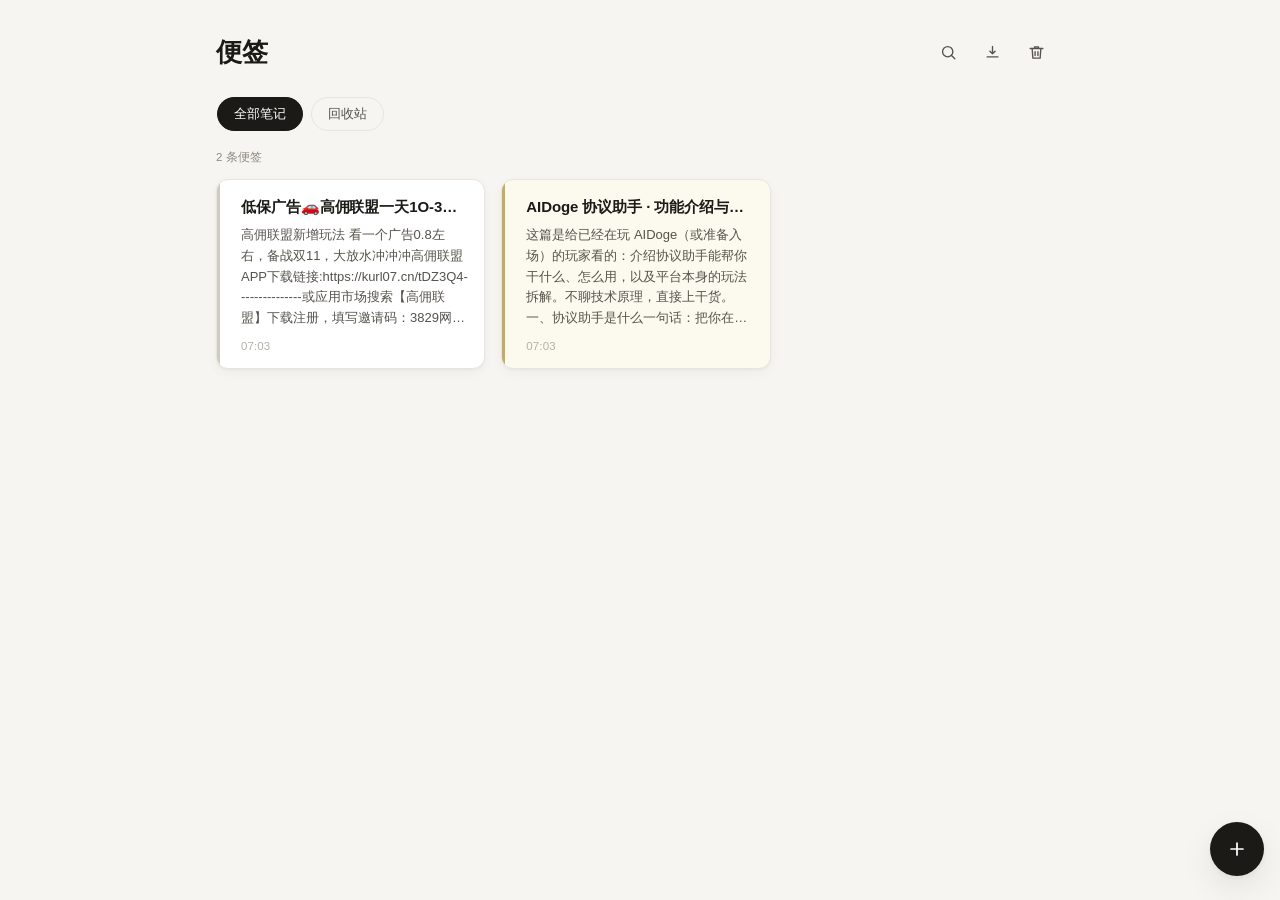
==== commit 6bbc72ef: "backup/restore entry in list header" ====
--- a/coloros/index.html
+++ b/coloros/index.html
@@ -14,6 +14,7 @@
   <defs>
     <symbol id="i-search" viewBox="0 0 24 24"><circle cx="11" cy="11" r="6.5"/><path d="M15.8 15.8L20 20"/></symbol>
     <symbol id="i-trash" viewBox="0 0 24 24"><path d="M4 7h16M9.5 7V4.8h5V7M6.5 7l.9 12.2h9.2L17.5 7M10.2 10.8v5M13.8 10.8v5"/></symbol>
+    <symbol id="i-save" viewBox="0 0 24 24"><path d="M12 4.4v9.2M8.7 10.4 12 13.7l3.3-3.3M5.2 17.6h13.6"/></symbol>
     <symbol id="i-back" viewBox="0 0 24 24"><path d="M14.5 5.5L8 12l6.5 6.5"/></symbol>
     <symbol id="i-share" viewBox="0 0 24 24"><circle cx="6.5" cy="12" r="2.4"/><circle cx="17" cy="6.2" r="2.4"/><circle cx="17" cy="17.8" r="2.4"/><path d="M8.7 10.9l6.1-3.5M8.7 13.1l6.1 3.5"/></symbol>
     <symbol id="i-next" viewBox="0 0 24 24"><path d="M5 12h13M12.5 5.5L19 12l-6.5 6.5"/></symbol>
@@ -42,6 +43,9 @@
       <button id="searchBtn" class="ib" title="搜索" aria-label="搜索">
         <svg class="ico"><use href="#i-search"/></svg>
       </button>
+      <button id="backupBtn" class="ib" title="备份与恢复" aria-label="备份与恢复">
+        <svg class="ico"><use href="#i-save"/></svg>
+      </button>
       <button id="emptyTrash" class="ib" title="清空回收站" aria-label="清空回收站">
         <svg class="ico"><use href="#i-trash"/></svg>
       </button>
@@ -195,6 +199,22 @@
 
 <div class="toast" id="toast" hidden role="status" aria-live="polite"></div>
 
+<!-- ============ 备份面板 ============ -->
+<div class="sheet" id="backupSheet" hidden>
+  <div class="sheet-mask" id="backupMask"></div>
+  <div class="sheet-body">
+    <div class="sh-title">备份与恢复</div>
+    <button class="sh-item" id="bkExport">导出全部便签</button>
+    <button class="sh-item" id="bkImport">从备份文件恢复</button>
+    <div class="sh-gh" id="bkNote">
+      <div class="sh-gh-d">导出的 .json 文件可以换设备、换域名时搬运。恢复时按原编号写入，同一条不会重复。</div>
+      <div class="sh-gh-err" id="bkErr" hidden></div>
+    </div>
+    <input type="file" id="bkFile" accept="application/json,.json" hidden>
+    <button class="sh-cancel" id="bkCancel">取消</button>
+  </div>
+</div>
+
 <script src="codec.js"></script>
 <script src="db.js"></script>
 <script src="tutorial-content.js"></script>
--- a/coloros/style.css
+++ b/coloros/style.css
@@ -744,6 +744,30 @@
   color: var(--on-accent);
   font-size: var(--fs-4);
   font-weight: 520;
+}
+
+/* 固定链接选项行（分享面板内） */
+.sh-live {
+  padding: var(--sp-3) 0 var(--sp-1);
+  animation: fade-in var(--dur) var(--ease);
+}
+.sh-live-label {
+  display: flex; align-items: center; gap: var(--sp-2);
+  font-size: var(--fs-4);
+  color: var(--ink-2);
+  font-weight: 520;
+  cursor: pointer;
+}
+.sh-live-label input {
+  width: 17px; height: 17px;
+  accent-color: var(--ink);
+  cursor: pointer;
+}
+.sh-live-hint {
+  margin: 4px 0 0 27px;
+  font-size: var(--fs-5);
+  color: var(--ink-3);
+  line-height: 1.55;
 }
 
 /* GitHub 短链设置行 */
@@ -880,3 +904,56 @@
   body { background: #fff; }
   .paper, .card { box-shadow: none; border: none; }
 }
+
+/* ============================================================
+   图片编辑：点选 / 换图 / 删除 / 缩放
+   （正文图片本身是 contenteditable 里的 <img>，需要显式给出可选中的反馈）
+   ============================================================ */
+#editor img { cursor: pointer; -webkit-user-drag: none; }
+#editor img.img-sel {
+  outline: 2px solid var(--ink);
+  outline-offset: 2px;
+  box-shadow: 0 0 0 6px color-mix(in srgb, var(--ink) 8%, transparent);
+}
+.paper[data-note-color=dark] #editor img.img-sel {
+  outline-color: #E8E5DE;
+  box-shadow: 0 0 0 6px rgba(232,229,222,.16);
+}
+
+/* 悬浮操作条：墨黑胶囊 + 毛玻璃，跟随图片位置 */
+.img-bar {
+  position: fixed;
+  z-index: 70;
+  display: flex;
+  align-items: center;
+  gap: 2px;
+  padding: 4px;
+  border-radius: 11px;
+  background: color-mix(in srgb, var(--ink) 94%, transparent);
+  box-shadow: 0 8px 24px rgba(27,26,23,.28), 0 1px 0 rgba(255,255,255,.08) inset;
+  -webkit-backdrop-filter: blur(12px);
+  backdrop-filter: blur(12px);
+  font-size: var(--fs-4);
+  line-height: 1;
+  color: var(--on-accent);
+  animation: imgbar-in .14s var(--ease, ease);
+}
+.img-bar[hidden] { display: none; }
+.img-bar button {
+  appearance: none;
+  border: 0;
+  background: transparent;
+  color: inherit;
+  font: inherit;
+  padding: 7px 11px;
+  border-radius: 8px;
+  cursor: pointer;
+  transition: background-color .12s var(--ease, ease);
+}
+.img-bar button:hover { background: rgba(255,255,255,.16); }
+.img-bar button:active { background: rgba(255,255,255,.26); }
+.img-bar button[data-a="del"] { color: #FF9E93; }
+.img-bar button[data-a="del"]:hover { background: rgba(255,158,147,.18); }
+@keyframes imgbar-in { from { opacity: 0; transform: translateY(4px) scale(.97); } to { opacity: 1; transform: none; } }
+
+@media print { .img-bar { display: none !important; } }
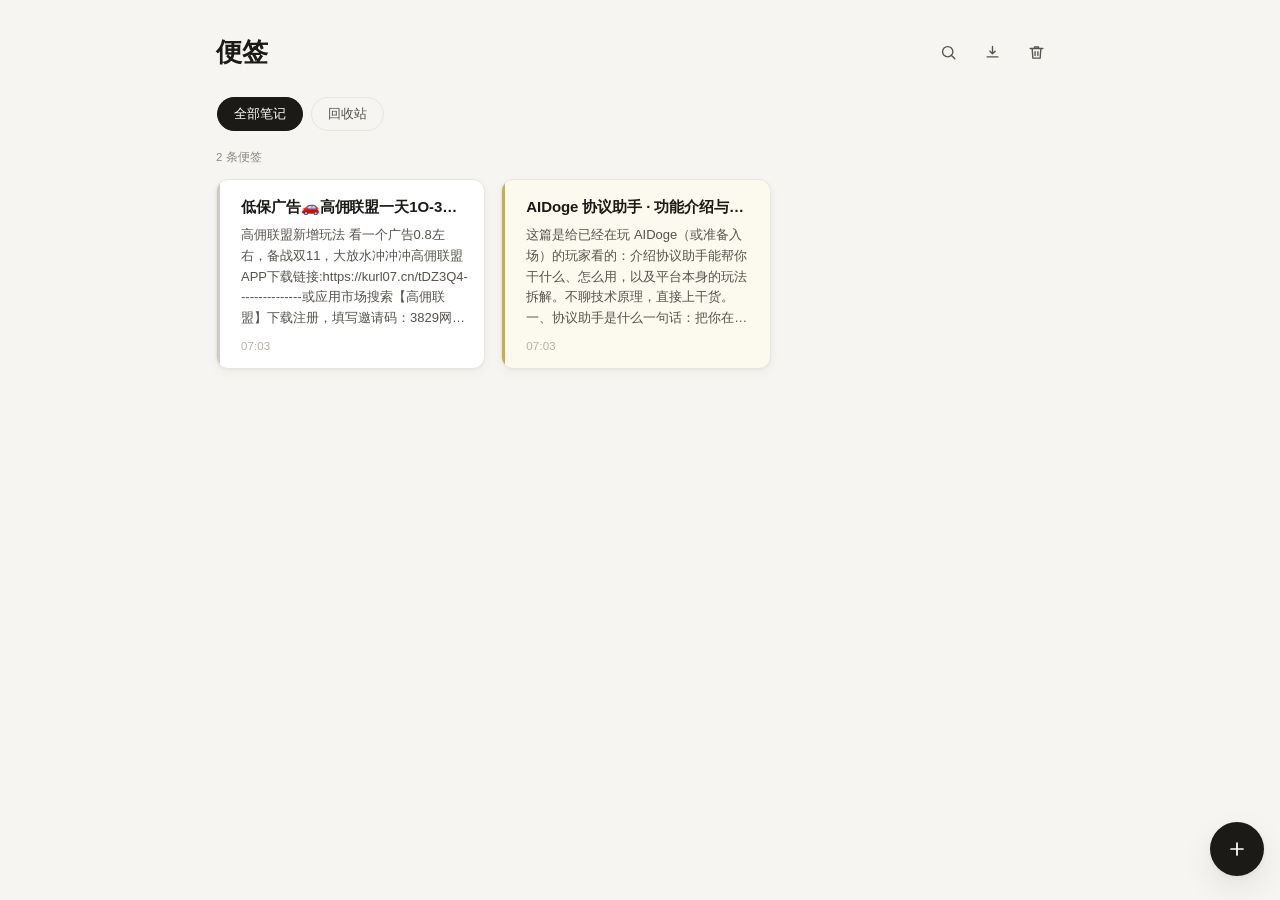
==== commit 99ce204a: "coloros: live share - honest 20~30s latency in share hint" ====
--- a/coloros/index.html
+++ b/coloros/index.html
@@ -146,6 +146,7 @@
   <header class="e-head">
     <span class="e-meta" id="readMeta"></span>
     <div class="e-acts">
+      <span id="readLive" hidden style="font-size:12px;line-height:1;padding:5px 9px;border-radius:999px;background:#EAF3EC;color:#3C6B47;border:1px solid #CFE3D4;white-space:nowrap;margin-right:6px">● 实时同步</span>
       <button class="ib" id="readCopyBtn" title="复制链接" aria-label="复制链接">
         <svg class="ico"><use href="#i-link"/></svg>
       </button>
@@ -180,12 +181,12 @@
         <input type="checkbox" id="shLiveChk">
         <span>固定链接 · 内容随时更新</span>
       </label>
-      <div class="sh-live-hint" id="shLiveHint">首次创建后，以后改完内容再点一次即可</div>
+      <div class="sh-live-hint" id="shLiveHint">首次创建后，以后每次保存都会自动同步这条链接（对方不用换链接，页面约 20~30 秒自动更新）</div>
     </div>
     <div class="sh-link" id="shLinkBox" hidden></div>
     <div class="sh-gh" id="shGhRow" hidden>
       <div class="sh-gh-t">🔗 让每个文档的链接都变短</div>
-      <div class="sh-gh-d">内容存进你自己仓库的 shares/ 目录，链接固定 55 字符。<strong>注意：该目录公开可读</strong>，私密内容请点「查看密码」加密后再分享。只需授权一次：</div>
+      <div class="sh-gh-d">内容存进你自己仓库的 shares/ 目录，链接只有 40 多个字符。<strong>注意：该目录公开可读</strong>，私密内容请点「查看密码」加密后再分享。只需授权一次：</div>
       <div class="sh-pw">
         <input type="password" id="ghToken" placeholder="粘贴 GitHub 令牌" aria-label="GitHub 令牌">
         <button id="ghSave">保存</button>
